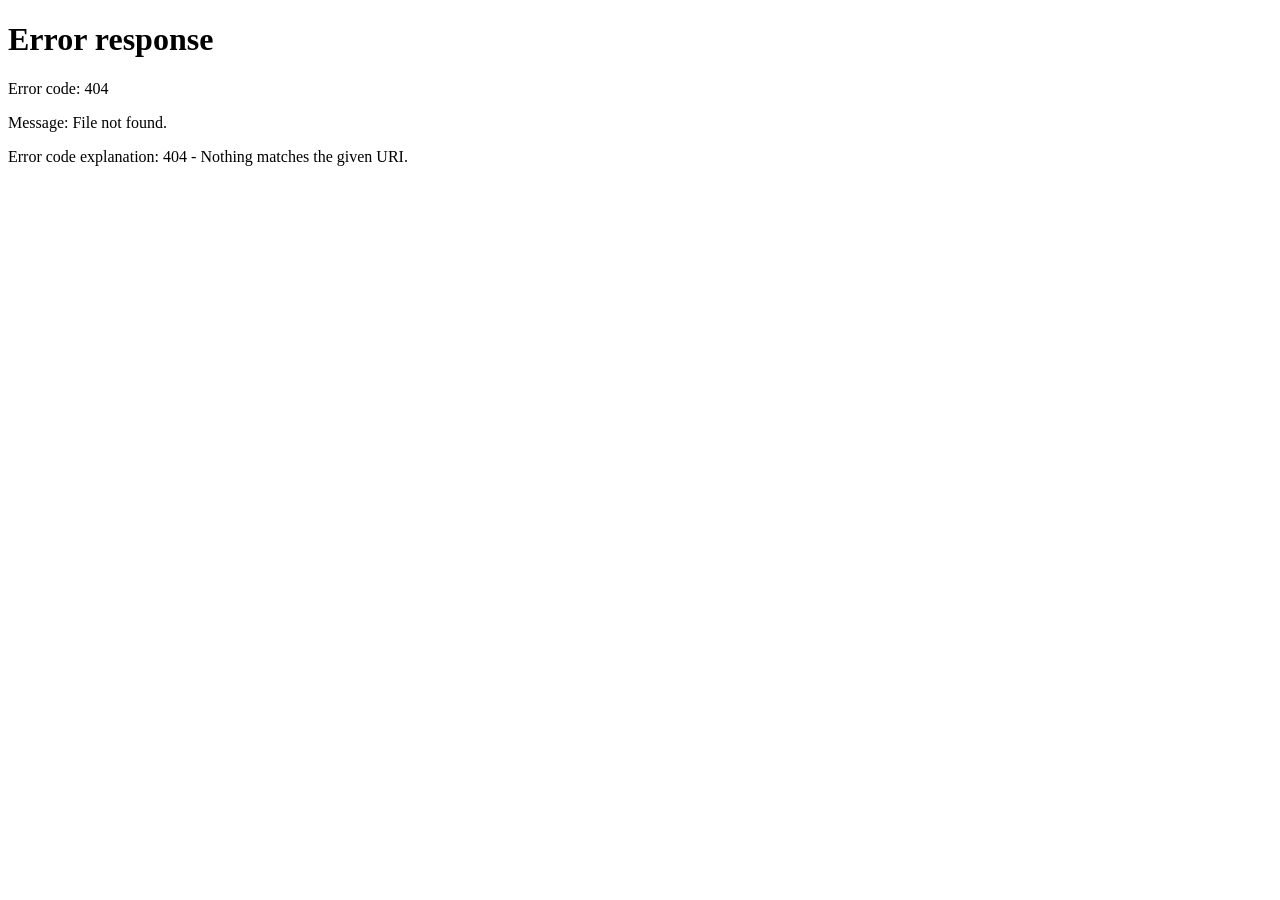
==== index.html @ 2c517aed "Create index.html" ====
<!DOCTYPE html>
<html lang="en">
<head>
    <meta charset="UTF-8" />
    <meta name="viewport" content="width=device-width, initial-scale=1.0" />
    <title>Re-EL Digital Agency</title>
    <link rel="stylesheet" href="css/main.css" />
    <script>
        // Redirect to homepage after a brief moment
        window.onload = function() {
            setTimeout(function() {
                window.location.href = 'pages/homepage.html';
            }, 100);
        };
    </script>
  
  <script type="module" src="https://static.rocket.new/rocket-web.js?_cfg=https%3A%2F%2Freeldigi5171back.builtwithrocket.new&_be=https%3A%2F%2Fapplication.rocket.new&_v=0.1.9"></script>
  <script type="module" src="https://static.rocket.new/rocket-shot.js?v=0.0.1"></script>
  </head>
<body>
    <div style="display: flex; justify-content: center; align-items: center; height: 100vh; background: linear-gradient(135deg, #667eea 0%, #764ba2 100%); color: white; font-family: Arial, sans-serif;">
        <div style="text-align: center;">
            <h1 style="font-size: 3rem; margin-bottom: 1rem; animation: fadeIn 1s ease-in;">Re-EL Digital Agency</h1>
            <p style="font-size: 1.2rem; margin-bottom: 2rem;">Redirecting to homepage...</p>
            <div style="width: 50px; height: 50px; border: 3px solid rgba(255,255,255,0.3); border-top: 3px solid white; border-radius: 50%; animation: spin 1s linear infinite; margin: 0 auto;"></div>
        </div>
    </div>
    
    <style>
        @keyframes fadeIn {
            from { opacity: 0; transform: translateY(-20px); }
            to { opacity: 1; transform: translateY(0); }
        }
        
        @keyframes spin {
            0% { transform: rotate(0deg); }
            100% { transform: rotate(360deg); }
        }
    </style>
<script id="dhws-dataInjector" src="/public/dhws-data-injector.js"></script>
</body>
</html>
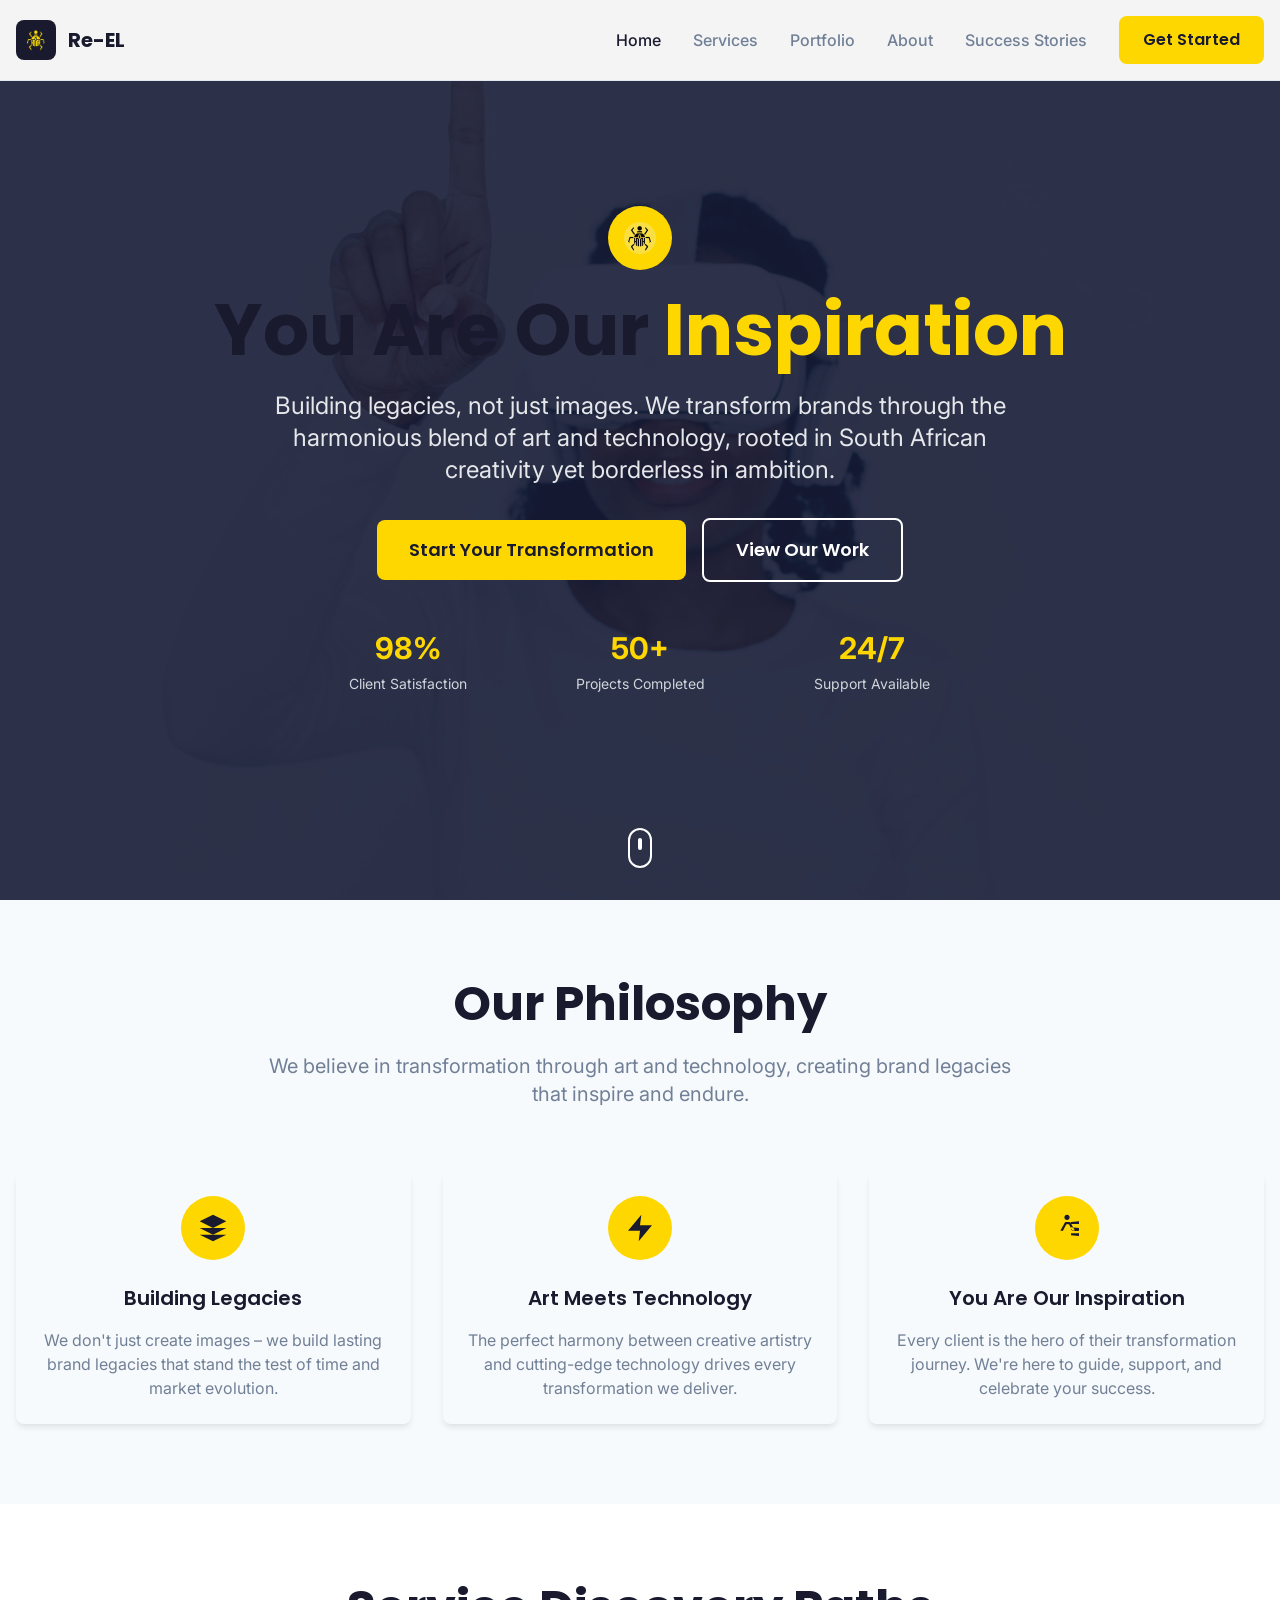
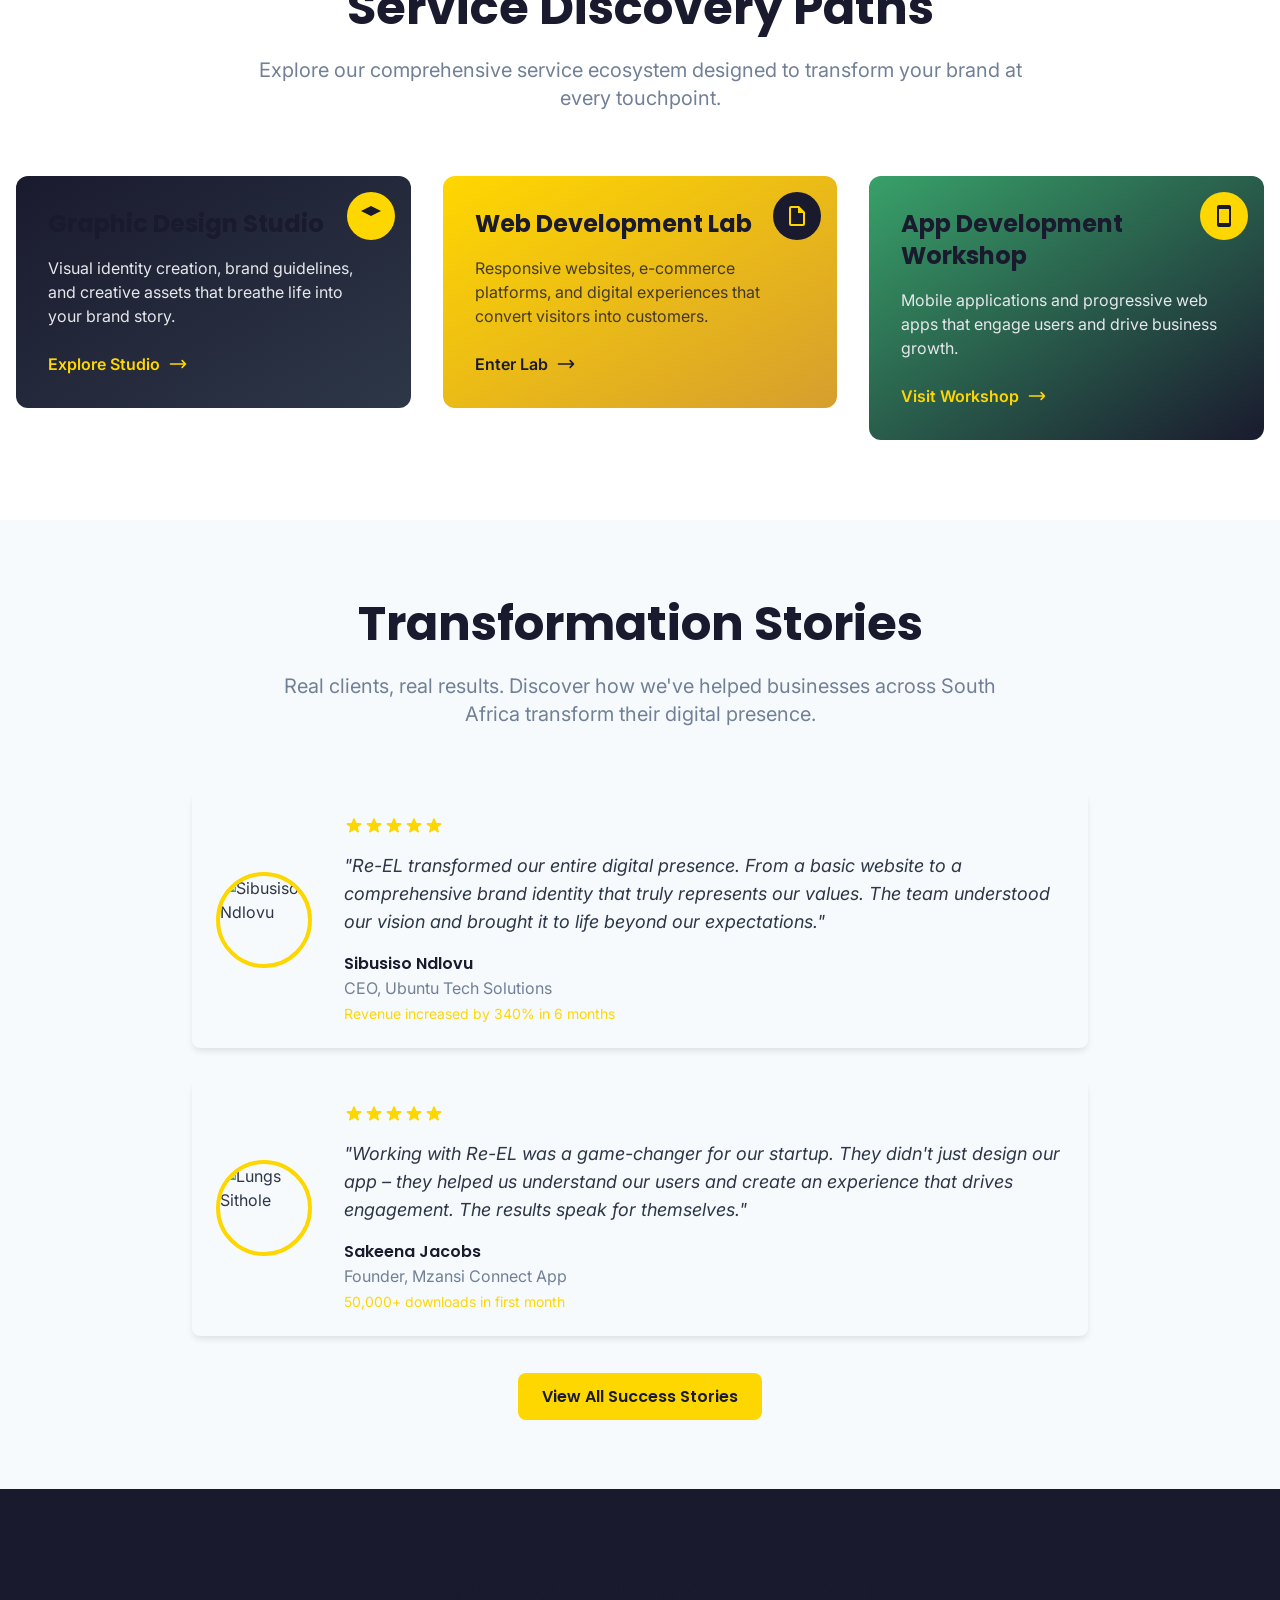
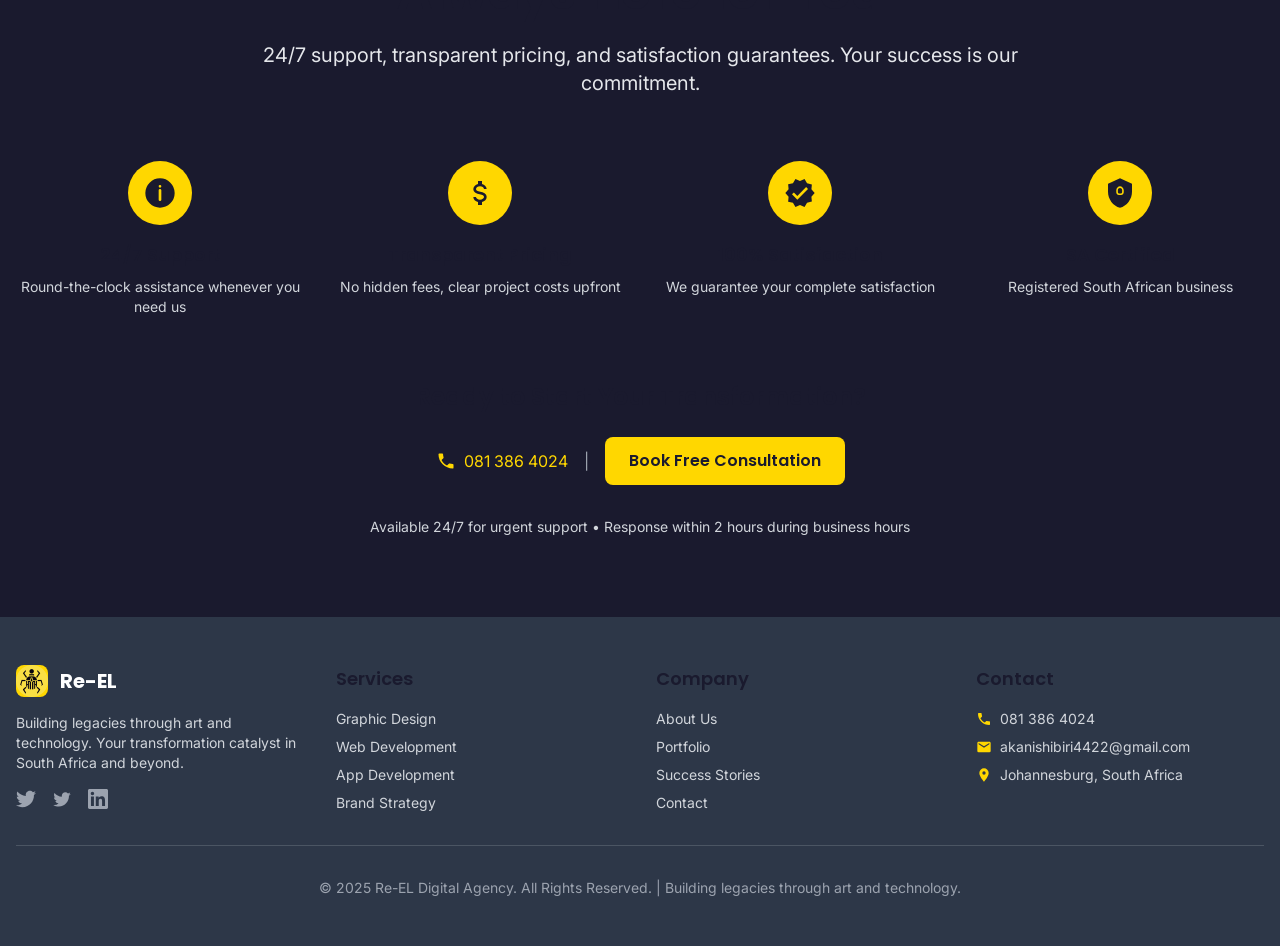
==== commit 378382aa: "Enhance SEO with additional meta tags Added meta tags for SEO and social media sharing." ====
--- a/index.html
+++ b/index.html
@@ -5,6 +5,51 @@
     <meta name="viewport" content="width=device-width, initial-scale=1.0" />
     <title>Re-EL Digital Agency</title>
     <link rel="stylesheet" href="css/main.css" />
+     <meta charset="UTF-8" />
+    <meta name="viewport" content="width=device-width, initial-scale=1.0" />
+    <title>Re-EL | Digital Branding Agency South Africa</title>
+    <meta name="description" content="Re-EL is a South African digital branding agency specializing in web development, app development, and graphic design. Building legacies, not just images.">
+    <meta name="author" content="Re-EL Branding" />
+    <meta name="keywords" content="branding, web development, app development, graphic design, South Africa, digital agency, Re-EL" />
+    <link rel="canonical" href="https://re-el-branding.rf.gd" />
+    <link rel="preconnect" href="https://fonts.googleapis.com">
+    <link rel="preconnect" href="https://fonts.gstatic.com" crossorigin>
+    <link href="https://fonts.googleapis.com/css2?family=Montserrat:wght@400;500;600;700;800;900&family=Poppins:wght@400;500;600;700;800&display=swap" rel="stylesheet">
+
+    <meta property="og:type" content="website" />
+    <meta property="og:title" content="Re-EL | Digital Branding Agency South Africa">
+    <meta property="og:description" content="Building legacies, not just images. Web development, app development, and graphic design rooted in South African creativity.">
+    <meta property="og:url" content="https://re-el-branding.rf.gd" />
+    <meta property="og:image" content="https://re-el123.github.io/Re-ELT/public/assets/images/homepage-bg.jpg" />
+
+    <meta name="twitter:card" content="summary_large_image" />
+    <meta name="twitter:title" content="Re-EL | Digital Branding Agency South Africa">
+    <meta name="twitter:description" content="Building legacies, not just images. Web development, app development, and graphic design rooted in South African creativity.">
+    <meta name="twitter:image" content="https://re-el123.github.io/Re-ELT/public/assets/images/homepage-bg.jpg" />
+    
+    <link rel="icon" type="image/png" href="https://re-el123.github.io/Re-ELT/public/assets/images/celebrate.png">
+    
+     <!-- Structured Data -->
+    <script type="application/ld+json">
+    {
+      "@context": "https://schema.org",
+      "@type": "Organization",
+      "name": "Re-EL",
+      "description": "South African digital branding agency specializing in web development, app development, and graphic design",
+      "url": "https://re-el-branding.rf.gd",
+      "logo": "https://re-el123.github.io/Re-ELT/public/assets/images/celebrate.png",
+      "contactPoint": {
+        "@type": "ContactPoint",
+        "telephone": "+27-81-386-4024",
+        "contactType": "customer service",
+        "areaServed": "ZA"
+      },
+      "address": {
+        "@type": "PostalAddress",
+        "addressCountry": "South Africa"
+      }
+    }
+    </script>
     <script>
         // Redirect to homepage after a brief moment
         window.onload = function() {
--- a/css/main.css
+++ b/css/main.css
@@ -0,0 +1,2187 @@
+@import url('https://fonts.googleapis.com/css2?family=Poppins:wght@400;600;700&display=swap');
+
+@import url('https://fonts.googleapis.com/css2?family=Inter:wght@400;500;600&display=swap');
+
+*, ::before, ::after{
+  --tw-border-spacing-x: 0;
+  --tw-border-spacing-y: 0;
+  --tw-translate-x: 0;
+  --tw-translate-y: 0;
+  --tw-rotate: 0;
+  --tw-skew-x: 0;
+  --tw-skew-y: 0;
+  --tw-scale-x: 1;
+  --tw-scale-y: 1;
+  --tw-pan-x:  ;
+  --tw-pan-y:  ;
+  --tw-pinch-zoom:  ;
+  --tw-scroll-snap-strictness: proximity;
+  --tw-gradient-from-position:  ;
+  --tw-gradient-via-position:  ;
+  --tw-gradient-to-position:  ;
+  --tw-ordinal:  ;
+  --tw-slashed-zero:  ;
+  --tw-numeric-figure:  ;
+  --tw-numeric-spacing:  ;
+  --tw-numeric-fraction:  ;
+  --tw-ring-inset:  ;
+  --tw-ring-offset-width: 0px;
+  --tw-ring-offset-color: #fff;
+  --tw-ring-color: rgb(59 130 246 / 0.5);
+  --tw-ring-offset-shadow: 0 0 #0000;
+  --tw-ring-shadow: 0 0 #0000;
+  --tw-shadow: 0 0 #0000;
+  --tw-shadow-colored: 0 0 #0000;
+  --tw-blur:  ;
+  --tw-brightness:  ;
+  --tw-contrast:  ;
+  --tw-grayscale:  ;
+  --tw-hue-rotate:  ;
+  --tw-invert:  ;
+  --tw-saturate:  ;
+  --tw-sepia:  ;
+  --tw-drop-shadow:  ;
+  --tw-backdrop-blur:  ;
+  --tw-backdrop-brightness:  ;
+  --tw-backdrop-contrast:  ;
+  --tw-backdrop-grayscale:  ;
+  --tw-backdrop-hue-rotate:  ;
+  --tw-backdrop-invert:  ;
+  --tw-backdrop-opacity:  ;
+  --tw-backdrop-saturate:  ;
+  --tw-backdrop-sepia:  ;
+  --tw-contain-size:  ;
+  --tw-contain-layout:  ;
+  --tw-contain-paint:  ;
+  --tw-contain-style:  ;
+}
+
+::backdrop{
+  --tw-border-spacing-x: 0;
+  --tw-border-spacing-y: 0;
+  --tw-translate-x: 0;
+  --tw-translate-y: 0;
+  --tw-rotate: 0;
+  --tw-skew-x: 0;
+  --tw-skew-y: 0;
+  --tw-scale-x: 1;
+  --tw-scale-y: 1;
+  --tw-pan-x:  ;
+  --tw-pan-y:  ;
+  --tw-pinch-zoom:  ;
+  --tw-scroll-snap-strictness: proximity;
+  --tw-gradient-from-position:  ;
+  --tw-gradient-via-position:  ;
+  --tw-gradient-to-position:  ;
+  --tw-ordinal:  ;
+  --tw-slashed-zero:  ;
+  --tw-numeric-figure:  ;
+  --tw-numeric-spacing:  ;
+  --tw-numeric-fraction:  ;
+  --tw-ring-inset:  ;
+  --tw-ring-offset-width: 0px;
+  --tw-ring-offset-color: #fff;
+  --tw-ring-color: rgb(59 130 246 / 0.5);
+  --tw-ring-offset-shadow: 0 0 #0000;
+  --tw-ring-shadow: 0 0 #0000;
+  --tw-shadow: 0 0 #0000;
+  --tw-shadow-colored: 0 0 #0000;
+  --tw-blur:  ;
+  --tw-brightness:  ;
+  --tw-contrast:  ;
+  --tw-grayscale:  ;
+  --tw-hue-rotate:  ;
+  --tw-invert:  ;
+  --tw-saturate:  ;
+  --tw-sepia:  ;
+  --tw-drop-shadow:  ;
+  --tw-backdrop-blur:  ;
+  --tw-backdrop-brightness:  ;
+  --tw-backdrop-contrast:  ;
+  --tw-backdrop-grayscale:  ;
+  --tw-backdrop-hue-rotate:  ;
+  --tw-backdrop-invert:  ;
+  --tw-backdrop-opacity:  ;
+  --tw-backdrop-saturate:  ;
+  --tw-backdrop-sepia:  ;
+  --tw-contain-size:  ;
+  --tw-contain-layout:  ;
+  --tw-contain-paint:  ;
+  --tw-contain-style:  ;
+}
+
+/*
+! tailwindcss v3.4.17 | MIT License | https://tailwindcss.com
+*/
+
+/*
+1. Prevent padding and border from affecting element width. (https://github.com/mozdevs/cssremedy/issues/4)
+2. Allow adding a border to an element by just adding a border-width. (https://github.com/tailwindcss/tailwindcss/pull/116)
+*/
+
+*,
+::before,
+::after {
+  box-sizing: border-box;
+  /* 1 */
+  border-width: 0;
+  /* 2 */
+  border-style: solid;
+  /* 2 */
+  border-color: #e5e7eb;
+  /* 2 */
+}
+
+::before,
+::after {
+  --tw-content: '';
+}
+
+/*
+1. Use a consistent sensible line-height in all browsers.
+2. Prevent adjustments of font size after orientation changes in iOS.
+3. Use a more readable tab size.
+4. Use the user's configured `sans` font-family by default.
+5. Use the user's configured `sans` font-feature-settings by default.
+6. Use the user's configured `sans` font-variation-settings by default.
+7. Disable tap highlights on iOS
+*/
+
+html,
+:host {
+  line-height: 1.5;
+  /* 1 */
+  -webkit-text-size-adjust: 100%;
+  /* 2 */
+  -moz-tab-size: 4;
+  /* 3 */
+  -o-tab-size: 4;
+     tab-size: 4;
+  /* 3 */
+  font-family: ui-sans-serif, system-ui, sans-serif, "Apple Color Emoji", "Segoe UI Emoji", "Segoe UI Symbol", "Noto Color Emoji";
+  /* 4 */
+  font-feature-settings: normal;
+  /* 5 */
+  font-variation-settings: normal;
+  /* 6 */
+  -webkit-tap-highlight-color: transparent;
+  /* 7 */
+}
+
+/*
+1. Remove the margin in all browsers.
+2. Inherit line-height from `html` so users can set them as a class directly on the `html` element.
+*/
+
+body {
+  margin: 0;
+  /* 1 */
+  line-height: inherit;
+  /* 2 */
+}
+
+/*
+1. Add the correct height in Firefox.
+2. Correct the inheritance of border color in Firefox. (https://bugzilla.mozilla.org/show_bug.cgi?id=190655)
+3. Ensure horizontal rules are visible by default.
+*/
+
+hr {
+  height: 0;
+  /* 1 */
+  color: inherit;
+  /* 2 */
+  border-top-width: 1px;
+  /* 3 */
+}
+
+/*
+Add the correct text decoration in Chrome, Edge, and Safari.
+*/
+
+abbr:where([title]) {
+  -webkit-text-decoration: underline dotted;
+          text-decoration: underline dotted;
+}
+
+/*
+Remove the default font size and weight for headings.
+*/
+
+h1,
+h2,
+h3,
+h4,
+h5,
+h6 {
+  font-size: inherit;
+  font-weight: inherit;
+}
+
+/*
+Reset links to optimize for opt-in styling instead of opt-out.
+*/
+
+a {
+  color: inherit;
+  text-decoration: inherit;
+}
+
+/*
+Add the correct font weight in Edge and Safari.
+*/
+
+b,
+strong {
+  font-weight: bolder;
+}
+
+/*
+1. Use the user's configured `mono` font-family by default.
+2. Use the user's configured `mono` font-feature-settings by default.
+3. Use the user's configured `mono` font-variation-settings by default.
+4. Correct the odd `em` font sizing in all browsers.
+*/
+
+code,
+kbd,
+samp,
+pre {
+  font-family: ui-monospace, SFMono-Regular, Menlo, Monaco, Consolas, "Liberation Mono", "Courier New", monospace;
+  /* 1 */
+  font-feature-settings: normal;
+  /* 2 */
+  font-variation-settings: normal;
+  /* 3 */
+  font-size: 1em;
+  /* 4 */
+}
+
+/*
+Add the correct font size in all browsers.
+*/
+
+small {
+  font-size: 80%;
+}
+
+/*
+Prevent `sub` and `sup` elements from affecting the line height in all browsers.
+*/
+
+sub,
+sup {
+  font-size: 75%;
+  line-height: 0;
+  position: relative;
+  vertical-align: baseline;
+}
+
+sub {
+  bottom: -0.25em;
+}
+
+sup {
+  top: -0.5em;
+}
+
+/*
+1. Remove text indentation from table contents in Chrome and Safari. (https://bugs.chromium.org/p/chromium/issues/detail?id=999088, https://bugs.webkit.org/show_bug.cgi?id=201297)
+2. Correct table border color inheritance in all Chrome and Safari. (https://bugs.chromium.org/p/chromium/issues/detail?id=935729, https://bugs.webkit.org/show_bug.cgi?id=195016)
+3. Remove gaps between table borders by default.
+*/
+
+table {
+  text-indent: 0;
+  /* 1 */
+  border-color: inherit;
+  /* 2 */
+  border-collapse: collapse;
+  /* 3 */
+}
+
+/*
+1. Change the font styles in all browsers.
+2. Remove the margin in Firefox and Safari.
+3. Remove default padding in all browsers.
+*/
+
+button,
+input,
+optgroup,
+select,
+textarea {
+  font-family: inherit;
+  /* 1 */
+  font-feature-settings: inherit;
+  /* 1 */
+  font-variation-settings: inherit;
+  /* 1 */
+  font-size: 100%;
+  /* 1 */
+  font-weight: inherit;
+  /* 1 */
+  line-height: inherit;
+  /* 1 */
+  letter-spacing: inherit;
+  /* 1 */
+  color: inherit;
+  /* 1 */
+  margin: 0;
+  /* 2 */
+  padding: 0;
+  /* 3 */
+}
+
+/*
+Remove the inheritance of text transform in Edge and Firefox.
+*/
+
+button,
+select {
+  text-transform: none;
+}
+
+/*
+1. Correct the inability to style clickable types in iOS and Safari.
+2. Remove default button styles.
+*/
+
+button,
+input:where([type='button']),
+input:where([type='reset']),
+input:where([type='submit']) {
+  -webkit-appearance: button;
+  /* 1 */
+  background-color: transparent;
+  /* 2 */
+  background-image: none;
+  /* 2 */
+}
+
+/*
+Use the modern Firefox focus style for all focusable elements.
+*/
+
+:-moz-focusring {
+  outline: auto;
+}
+
+/*
+Remove the additional `:invalid` styles in Firefox. (https://github.com/mozilla/gecko-dev/blob/2f9eacd9d3d995c937b4251a5557d95d494c9be1/layout/style/res/forms.css#L728-L737)
+*/
+
+:-moz-ui-invalid {
+  box-shadow: none;
+}
+
+/*
+Add the correct vertical alignment in Chrome and Firefox.
+*/
+
+progress {
+  vertical-align: baseline;
+}
+
+/*
+Correct the cursor style of increment and decrement buttons in Safari.
+*/
+
+::-webkit-inner-spin-button,
+::-webkit-outer-spin-button {
+  height: auto;
+}
+
+/*
+1. Correct the odd appearance in Chrome and Safari.
+2. Correct the outline style in Safari.
+*/
+
+[type='search'] {
+  -webkit-appearance: textfield;
+  /* 1 */
+  outline-offset: -2px;
+  /* 2 */
+}
+
+/*
+Remove the inner padding in Chrome and Safari on macOS.
+*/
+
+::-webkit-search-decoration {
+  -webkit-appearance: none;
+}
+
+/*
+1. Correct the inability to style clickable types in iOS and Safari.
+2. Change font properties to `inherit` in Safari.
+*/
+
+::-webkit-file-upload-button {
+  -webkit-appearance: button;
+  /* 1 */
+  font: inherit;
+  /* 2 */
+}
+
+/*
+Add the correct display in Chrome and Safari.
+*/
+
+summary {
+  display: list-item;
+}
+
+/*
+Removes the default spacing and border for appropriate elements.
+*/
+
+blockquote,
+dl,
+dd,
+h1,
+h2,
+h3,
+h4,
+h5,
+h6,
+hr,
+figure,
+p,
+pre {
+  margin: 0;
+}
+
+fieldset {
+  margin: 0;
+  padding: 0;
+}
+
+legend {
+  padding: 0;
+}
+
+ol,
+ul,
+menu {
+  list-style: none;
+  margin: 0;
+  padding: 0;
+}
+
+/*
+Reset default styling for dialogs.
+*/
+
+dialog {
+  padding: 0;
+}
+
+/*
+Prevent resizing textareas horizontally by default.
+*/
+
+textarea {
+  resize: vertical;
+}
+
+/*
+1. Reset the default placeholder opacity in Firefox. (https://github.com/tailwindlabs/tailwindcss/issues/3300)
+2. Set the default placeholder color to the user's configured gray 400 color.
+*/
+
+input::-moz-placeholder, textarea::-moz-placeholder {
+  opacity: 1;
+  /* 1 */
+  color: #9ca3af;
+  /* 2 */
+}
+
+input::placeholder,
+textarea::placeholder {
+  opacity: 1;
+  /* 1 */
+  color: #9ca3af;
+  /* 2 */
+}
+
+/*
+Set the default cursor for buttons.
+*/
+
+button,
+[role="button"] {
+  cursor: pointer;
+}
+
+/*
+Make sure disabled buttons don't get the pointer cursor.
+*/
+
+:disabled {
+  cursor: default;
+}
+
+/*
+1. Make replaced elements `display: block` by default. (https://github.com/mozdevs/cssremedy/issues/14)
+2. Add `vertical-align: middle` to align replaced elements more sensibly by default. (https://github.com/jensimmons/cssremedy/issues/14#issuecomment-634934210)
+   This can trigger a poorly considered lint error in some tools but is included by design.
+*/
+
+img,
+svg,
+video,
+canvas,
+audio,
+iframe,
+embed,
+object {
+  display: block;
+  /* 1 */
+  vertical-align: middle;
+  /* 2 */
+}
+
+/*
+Constrain images and videos to the parent width and preserve their intrinsic aspect ratio. (https://github.com/mozdevs/cssremedy/issues/14)
+*/
+
+img,
+video {
+  max-width: 100%;
+  height: auto;
+}
+
+/* Make elements with the HTML hidden attribute stay hidden by default */
+
+[hidden]:where(:not([hidden="until-found"])) {
+  display: none;
+}
+
+body {
+  font-family: 'Inter', sans-serif;
+  color: var(--color-text-primary);
+  background-color: var(--color-background);
+}
+
+h1, h2, h3, h4, h5, h6 {
+  font-family: 'Poppins', sans-serif;
+  color: var(--color-primary);
+}
+
+.container{
+  width: 100%;
+}
+
+@media (min-width: 640px){
+  .container{
+    max-width: 640px;
+  }
+}
+
+@media (min-width: 768px){
+  .container{
+    max-width: 768px;
+  }
+}
+
+@media (min-width: 1024px){
+  .container{
+    max-width: 1024px;
+  }
+}
+
+@media (min-width: 1280px){
+  .container{
+    max-width: 1280px;
+  }
+}
+
+@media (min-width: 1536px){
+  .container{
+    max-width: 1536px;
+  }
+}
+
+.btn-primary{
+  border-radius: 0.5rem;
+  --tw-bg-opacity: 1;
+  background-color: rgb(255 215 0 / var(--tw-bg-opacity, 1));
+  padding-left: 1.5rem;
+  padding-right: 1.5rem;
+  padding-top: 0.75rem;
+  padding-bottom: 0.75rem;
+  font-family: Poppins, sans-serif;
+  font-weight: 600;
+  --tw-text-opacity: 1;
+  color: rgb(26 26 46 / var(--tw-text-opacity, 1));
+  transition-property: all;
+  transition-timing-function: cubic-bezier(0.4, 0, 0.2, 1);
+  transition-duration: 300ms;
+  transition-timing-function: cubic-bezier(0, 0, 0.2, 1);
+}
+
+.btn-primary:hover{
+  --tw-shadow: 0 10px 15px -3px rgba(0, 0, 0, 0.1);
+  --tw-shadow-colored: 0 10px 15px -3px var(--tw-shadow-color);
+  box-shadow: var(--tw-ring-offset-shadow, 0 0 #0000), var(--tw-ring-shadow, 0 0 #0000), var(--tw-shadow);
+}
+
+.btn-secondary{
+  border-radius: 0.5rem;
+  --tw-bg-opacity: 1;
+  background-color: rgb(26 26 46 / var(--tw-bg-opacity, 1));
+  padding-left: 1.5rem;
+  padding-right: 1.5rem;
+  padding-top: 0.75rem;
+  padding-bottom: 0.75rem;
+  font-family: Poppins, sans-serif;
+  font-weight: 600;
+  --tw-text-opacity: 1;
+  color: rgb(255 255 255 / var(--tw-text-opacity, 1));
+  transition-property: all;
+  transition-timing-function: cubic-bezier(0.4, 0, 0.2, 1);
+  transition-duration: 300ms;
+  transition-timing-function: cubic-bezier(0, 0, 0.2, 1);
+}
+
+.btn-secondary:hover{
+  --tw-bg-opacity: 1;
+  background-color: rgb(45 55 72 / var(--tw-bg-opacity, 1));
+}
+
+.card{
+  border-radius: 0.5rem;
+  --tw-bg-opacity: 1;
+  background-color: rgb(247 250 252 / var(--tw-bg-opacity, 1));
+  padding: 1.5rem;
+  --tw-shadow: 0 4px 6px -1px rgba(0, 0, 0, 0.1);
+  --tw-shadow-colored: 0 4px 6px -1px var(--tw-shadow-color);
+  box-shadow: var(--tw-ring-offset-shadow, 0 0 #0000), var(--tw-ring-shadow, 0 0 #0000), var(--tw-shadow);
+  transition-property: all;
+  transition-timing-function: cubic-bezier(0.4, 0, 0.2, 1);
+  transition-duration: 300ms;
+  transition-timing-function: cubic-bezier(0, 0, 0.2, 1);
+}
+
+.card:hover{
+  --tw-shadow: 0 10px 15px -3px rgba(0, 0, 0, 0.1);
+  --tw-shadow-colored: 0 10px 15px -3px var(--tw-shadow-color);
+  box-shadow: var(--tw-ring-offset-shadow, 0 0 #0000), var(--tw-ring-shadow, 0 0 #0000), var(--tw-shadow);
+}
+
+.input-field{
+  border-radius: 0.5rem;
+  border-width: 1px;
+  --tw-border-opacity: 1;
+  border-color: rgb(226 232 240 / var(--tw-border-opacity, 1));
+  padding-left: 1rem;
+  padding-right: 1rem;
+  padding-top: 0.75rem;
+  padding-bottom: 0.75rem;
+  font-family: Inter, sans-serif;
+  transition-property: all;
+  transition-timing-function: cubic-bezier(0.4, 0, 0.2, 1);
+  transition-duration: 200ms;
+  transition-timing-function: cubic-bezier(0, 0, 0.2, 1);
+}
+
+.input-field:focus{
+  --tw-border-opacity: 1;
+  border-color: rgb(255 215 0 / var(--tw-border-opacity, 1));
+  outline: 2px solid transparent;
+  outline-offset: 2px;
+}
+
+.static{
+  position: static;
+}
+
+.fixed{
+  position: fixed;
+}
+
+.absolute{
+  position: absolute;
+}
+
+.relative{
+  position: relative;
+}
+
+.inset-0{
+  inset: 0px;
+}
+
+.-bottom-2{
+  bottom: -0.5rem;
+}
+
+.-right-2{
+  right: -0.5rem;
+}
+
+.bottom-0{
+  bottom: 0px;
+}
+
+.bottom-20{
+  bottom: 5rem;
+}
+
+.bottom-6{
+  bottom: 1.5rem;
+}
+
+.bottom-8{
+  bottom: 2rem;
+}
+
+.left-0{
+  left: 0px;
+}
+
+.left-1\/2{
+  left: 50%;
+}
+
+.left-1\/4{
+  left: 25%;
+}
+
+.left-10{
+  left: 2.5rem;
+}
+
+.left-2{
+  left: 0.5rem;
+}
+
+.left-4{
+  left: 1rem;
+}
+
+.left-8{
+  left: 2rem;
+}
+
+.right-0{
+  right: 0px;
+}
+
+.right-10{
+  right: 2.5rem;
+}
+
+.right-2{
+  right: 0.5rem;
+}
+
+.right-4{
+  right: 1rem;
+}
+
+.right-6{
+  right: 1.5rem;
+}
+
+.top-0{
+  top: 0px;
+}
+
+.top-1\/2{
+  top: 50%;
+}
+
+.top-2{
+  top: 0.5rem;
+}
+
+.top-20{
+  top: 5rem;
+}
+
+.top-4{
+  top: 1rem;
+}
+
+.z-0{
+  z-index: 0;
+}
+
+.z-10{
+  z-index: 10;
+}
+
+.z-50{
+  z-index: 50;
+}
+
+.order-1{
+  order: 1;
+}
+
+.order-2{
+  order: 2;
+}
+
+.mx-auto{
+  margin-left: auto;
+  margin-right: auto;
+}
+
+.mb-1{
+  margin-bottom: 0.25rem;
+}
+
+.mb-12{
+  margin-bottom: 3rem;
+}
+
+.mb-16{
+  margin-bottom: 4rem;
+}
+
+.mb-2{
+  margin-bottom: 0.5rem;
+}
+
+.mb-20{
+  margin-bottom: 5rem;
+}
+
+.mb-3{
+  margin-bottom: 0.75rem;
+}
+
+.mb-4{
+  margin-bottom: 1rem;
+}
+
+.mb-6{
+  margin-bottom: 1.5rem;
+}
+
+.mb-8{
+  margin-bottom: 2rem;
+}
+
+.ml-2{
+  margin-left: 0.5rem;
+}
+
+.ml-3{
+  margin-left: 0.75rem;
+}
+
+.mr-1{
+  margin-right: 0.25rem;
+}
+
+.mr-2{
+  margin-right: 0.5rem;
+}
+
+.mr-3{
+  margin-right: 0.75rem;
+}
+
+.mr-4{
+  margin-right: 1rem;
+}
+
+.mr-8{
+  margin-right: 2rem;
+}
+
+.mt-0\.5{
+  margin-top: 0.125rem;
+}
+
+.mt-1{
+  margin-top: 0.25rem;
+}
+
+.mt-12{
+  margin-top: 3rem;
+}
+
+.mt-16{
+  margin-top: 4rem;
+}
+
+.mt-2{
+  margin-top: 0.5rem;
+}
+
+.mt-4{
+  margin-top: 1rem;
+}
+
+.mt-8{
+  margin-top: 2rem;
+}
+
+.block{
+  display: block;
+}
+
+.inline-block{
+  display: inline-block;
+}
+
+.inline{
+  display: inline;
+}
+
+.flex{
+  display: flex;
+}
+
+.inline-flex{
+  display: inline-flex;
+}
+
+.table{
+  display: table;
+}
+
+.grid{
+  display: grid;
+}
+
+.hidden{
+  display: none;
+}
+
+.aspect-video{
+  aspect-ratio: 16 / 9;
+}
+
+.h-10{
+  height: 2.5rem;
+}
+
+.h-12{
+  height: 3rem;
+}
+
+.h-16{
+  height: 4rem;
+}
+
+.h-2{
+  height: 0.5rem;
+}
+
+.h-20{
+  height: 5rem;
+}
+
+.h-24{
+  height: 6rem;
+}
+
+.h-3{
+  height: 0.75rem;
+}
+
+.h-32{
+  height: 8rem;
+}
+
+.h-4{
+  height: 1rem;
+}
+
+.h-48{
+  height: 12rem;
+}
+
+.h-5{
+  height: 1.25rem;
+}
+
+.h-6{
+  height: 1.5rem;
+}
+
+.h-64{
+  height: 16rem;
+}
+
+.h-8{
+  height: 2rem;
+}
+
+.h-96{
+  height: 24rem;
+}
+
+.h-full{
+  height: 100%;
+}
+
+.max-h-\[90vh\]{
+  max-height: 90vh;
+}
+
+.max-h-full{
+  max-height: 100%;
+}
+
+.min-h-screen{
+  min-height: 100vh;
+}
+
+.w-0\.5{
+  width: 0.125rem;
+}
+
+.w-1{
+  width: 0.25rem;
+}
+
+.w-10{
+  width: 2.5rem;
+}
+
+.w-12{
+  width: 3rem;
+}
+
+.w-16{
+  width: 4rem;
+}
+
+.w-2{
+  width: 0.5rem;
+}
+
+.w-20{
+  width: 5rem;
+}
+
+.w-24{
+  width: 6rem;
+}
+
+.w-3{
+  width: 0.75rem;
+}
+
+.w-32{
+  width: 8rem;
+}
+
+.w-4{
+  width: 1rem;
+}
+
+.w-5{
+  width: 1.25rem;
+}
+
+.w-6{
+  width: 1.5rem;
+}
+
+.w-8{
+  width: 2rem;
+}
+
+.w-80{
+  width: 20rem;
+}
+
+.w-full{
+  width: 100%;
+}
+
+.max-w-2xl{
+  max-width: 42rem;
+}
+
+.max-w-3xl{
+  max-width: 48rem;
+}
+
+.max-w-4xl{
+  max-width: 56rem;
+}
+
+.max-w-6xl{
+  max-width: 72rem;
+}
+
+.max-w-7xl{
+  max-width: 80rem;
+}
+
+.max-w-md{
+  max-width: 28rem;
+}
+
+.flex-1{
+  flex: 1 1 0%;
+}
+
+.flex-shrink-0{
+  flex-shrink: 0;
+}
+
+.grow{
+  flex-grow: 1;
+}
+
+.-translate-x-1\/2{
+  --tw-translate-x: -50%;
+  transform: translate(var(--tw-translate-x), var(--tw-translate-y)) rotate(var(--tw-rotate)) skewX(var(--tw-skew-x)) skewY(var(--tw-skew-y)) scaleX(var(--tw-scale-x)) scaleY(var(--tw-scale-y));
+}
+
+.-translate-y-1\/2{
+  --tw-translate-y: -50%;
+  transform: translate(var(--tw-translate-x), var(--tw-translate-y)) rotate(var(--tw-rotate)) skewX(var(--tw-skew-x)) skewY(var(--tw-skew-y)) scaleX(var(--tw-scale-x)) scaleY(var(--tw-scale-y));
+}
+
+.rotate-45{
+  --tw-rotate: 45deg;
+  transform: translate(var(--tw-translate-x), var(--tw-translate-y)) rotate(var(--tw-rotate)) skewX(var(--tw-skew-x)) skewY(var(--tw-skew-y)) scaleX(var(--tw-scale-x)) scaleY(var(--tw-scale-y));
+}
+
+.transform{
+  transform: translate(var(--tw-translate-x), var(--tw-translate-y)) rotate(var(--tw-rotate)) skewX(var(--tw-skew-x)) skewY(var(--tw-skew-y)) scaleX(var(--tw-scale-x)) scaleY(var(--tw-scale-y));
+}
+
+@keyframes bounce{
+  0%, 100%{
+    transform: translateY(-25%);
+    animation-timing-function: cubic-bezier(0.8,0,1,1);
+  }
+
+  50%{
+    transform: none;
+    animation-timing-function: cubic-bezier(0,0,0.2,1);
+  }
+}
+
+.animate-bounce{
+  animation: bounce 1s infinite;
+}
+
+@keyframes pulse{
+  50%{
+    opacity: .5;
+  }
+}
+
+.animate-pulse{
+  animation: pulse 2s cubic-bezier(0.4, 0, 0.6, 1) infinite;
+}
+
+@keyframes spin{
+  to{
+    transform: rotate(360deg);
+  }
+}
+
+.animate-spin{
+  animation: spin 1s linear infinite;
+}
+
+.cursor-not-allowed{
+  cursor: not-allowed;
+}
+
+.cursor-pointer{
+  cursor: pointer;
+}
+
+.resize-none{
+  resize: none;
+}
+
+.grid-cols-1{
+  grid-template-columns: repeat(1, minmax(0, 1fr));
+}
+
+.grid-cols-2{
+  grid-template-columns: repeat(2, minmax(0, 1fr));
+}
+
+.grid-cols-3{
+  grid-template-columns: repeat(3, minmax(0, 1fr));
+}
+
+.grid-cols-7{
+  grid-template-columns: repeat(7, minmax(0, 1fr));
+}
+
+.flex-col{
+  flex-direction: column;
+}
+
+.flex-wrap{
+  flex-wrap: wrap;
+}
+
+.items-start{
+  align-items: flex-start;
+}
+
+.items-center{
+  align-items: center;
+}
+
+.justify-center{
+  justify-content: center;
+}
+
+.justify-between{
+  justify-content: space-between;
+}
+
+.gap-12{
+  gap: 3rem;
+}
+
+.gap-2{
+  gap: 0.5rem;
+}
+
+.gap-3{
+  gap: 0.75rem;
+}
+
+.gap-4{
+  gap: 1rem;
+}
+
+.gap-6{
+  gap: 1.5rem;
+}
+
+.gap-8{
+  gap: 2rem;
+}
+
+.space-x-2 > :not([hidden]) ~ :not([hidden]){
+  --tw-space-x-reverse: 0;
+  margin-right: calc(0.5rem * var(--tw-space-x-reverse));
+  margin-left: calc(0.5rem * calc(1 - var(--tw-space-x-reverse)));
+}
+
+.space-x-3 > :not([hidden]) ~ :not([hidden]){
+  --tw-space-x-reverse: 0;
+  margin-right: calc(0.75rem * var(--tw-space-x-reverse));
+  margin-left: calc(0.75rem * calc(1 - var(--tw-space-x-reverse)));
+}
+
+.space-x-4 > :not([hidden]) ~ :not([hidden]){
+  --tw-space-x-reverse: 0;
+  margin-right: calc(1rem * var(--tw-space-x-reverse));
+  margin-left: calc(1rem * calc(1 - var(--tw-space-x-reverse)));
+}
+
+.space-x-8 > :not([hidden]) ~ :not([hidden]){
+  --tw-space-x-reverse: 0;
+  margin-right: calc(2rem * var(--tw-space-x-reverse));
+  margin-left: calc(2rem * calc(1 - var(--tw-space-x-reverse)));
+}
+
+.space-y-12 > :not([hidden]) ~ :not([hidden]){
+  --tw-space-y-reverse: 0;
+  margin-top: calc(3rem * calc(1 - var(--tw-space-y-reverse)));
+  margin-bottom: calc(3rem * var(--tw-space-y-reverse));
+}
+
+.space-y-2 > :not([hidden]) ~ :not([hidden]){
+  --tw-space-y-reverse: 0;
+  margin-top: calc(0.5rem * calc(1 - var(--tw-space-y-reverse)));
+  margin-bottom: calc(0.5rem * var(--tw-space-y-reverse));
+}
+
+.space-y-3 > :not([hidden]) ~ :not([hidden]){
+  --tw-space-y-reverse: 0;
+  margin-top: calc(0.75rem * calc(1 - var(--tw-space-y-reverse)));
+  margin-bottom: calc(0.75rem * var(--tw-space-y-reverse));
+}
+
+.space-y-4 > :not([hidden]) ~ :not([hidden]){
+  --tw-space-y-reverse: 0;
+  margin-top: calc(1rem * calc(1 - var(--tw-space-y-reverse)));
+  margin-bottom: calc(1rem * var(--tw-space-y-reverse));
+}
+
+.space-y-6 > :not([hidden]) ~ :not([hidden]){
+  --tw-space-y-reverse: 0;
+  margin-top: calc(1.5rem * calc(1 - var(--tw-space-y-reverse)));
+  margin-bottom: calc(1.5rem * var(--tw-space-y-reverse));
+}
+
+.divide-y > :not([hidden]) ~ :not([hidden]){
+  --tw-divide-y-reverse: 0;
+  border-top-width: calc(1px * calc(1 - var(--tw-divide-y-reverse)));
+  border-bottom-width: calc(1px * var(--tw-divide-y-reverse));
+}
+
+.divide-border-default > :not([hidden]) ~ :not([hidden]){
+  --tw-divide-opacity: 1;
+  border-color: rgb(226 232 240 / var(--tw-divide-opacity, 1));
+}
+
+.overflow-hidden{
+  overflow: hidden;
+}
+
+.overflow-x-auto{
+  overflow-x: auto;
+}
+
+.overflow-y-auto{
+  overflow-y: auto;
+}
+
+.rounded{
+  border-radius: 0.25rem;
+}
+
+.rounded-full{
+  border-radius: 9999px;
+}
+
+.rounded-lg{
+  border-radius: 0.5rem;
+}
+
+.rounded-xl{
+  border-radius: 0.75rem;
+}
+
+.rounded-t-lg{
+  border-top-left-radius: 0.5rem;
+  border-top-right-radius: 0.5rem;
+}
+
+.border{
+  border-width: 1px;
+}
+
+.border-2{
+  border-width: 2px;
+}
+
+.border-4{
+  border-width: 4px;
+}
+
+.border-b{
+  border-bottom-width: 1px;
+}
+
+.border-l-4{
+  border-left-width: 4px;
+}
+
+.border-t{
+  border-top-width: 1px;
+}
+
+.border-accent{
+  --tw-border-opacity: 1;
+  border-color: rgb(255 215 0 / var(--tw-border-opacity, 1));
+}
+
+.border-border-default{
+  --tw-border-opacity: 1;
+  border-color: rgb(226 232 240 / var(--tw-border-opacity, 1));
+}
+
+.border-gray-600{
+  --tw-border-opacity: 1;
+  border-color: rgb(75 85 99 / var(--tw-border-opacity, 1));
+}
+
+.border-white{
+  --tw-border-opacity: 1;
+  border-color: rgb(255 255 255 / var(--tw-border-opacity, 1));
+}
+
+.border-white\/20{
+  border-color: rgb(255 255 255 / 0.2);
+}
+
+.bg-accent{
+  --tw-bg-opacity: 1;
+  background-color: rgb(255 215 0 / var(--tw-bg-opacity, 1));
+}
+
+.bg-accent\/20{
+  background-color: rgb(255 215 0 / 0.2);
+}
+
+.bg-background{
+  --tw-bg-opacity: 1;
+  background-color: rgb(255 255 255 / var(--tw-bg-opacity, 1));
+}
+
+.bg-background\/95{
+  background-color: rgb(255 255 255 / 0.95);
+}
+
+.bg-black{
+  --tw-bg-opacity: 1;
+  background-color: rgb(0 0 0 / var(--tw-bg-opacity, 1));
+}
+
+.bg-error{
+  --tw-bg-opacity: 1;
+  background-color: rgb(229 62 62 / var(--tw-bg-opacity, 1));
+}
+
+.bg-gray-200{
+  --tw-bg-opacity: 1;
+  background-color: rgb(229 231 235 / var(--tw-bg-opacity, 1));
+}
+
+.bg-primary{
+  --tw-bg-opacity: 1;
+  background-color: rgb(26 26 46 / var(--tw-bg-opacity, 1));
+}
+
+.bg-primary\/10{
+  background-color: rgb(26 26 46 / 0.1);
+}
+
+.bg-primary\/20{
+  background-color: rgb(26 26 46 / 0.2);
+}
+
+.bg-primary\/60{
+  background-color: rgb(26 26 46 / 0.6);
+}
+
+.bg-primary\/80{
+  background-color: rgb(26 26 46 / 0.8);
+}
+
+.bg-primary\/85{
+  background-color: rgb(26 26 46 / 0.85);
+}
+
+.bg-secondary{
+  --tw-bg-opacity: 1;
+  background-color: rgb(45 55 72 / var(--tw-bg-opacity, 1));
+}
+
+.bg-success{
+  --tw-bg-opacity: 1;
+  background-color: rgb(56 161 105 / var(--tw-bg-opacity, 1));
+}
+
+.bg-surface{
+  --tw-bg-opacity: 1;
+  background-color: rgb(247 250 252 / var(--tw-bg-opacity, 1));
+}
+
+.bg-surface\/50{
+  background-color: rgb(247 250 252 / 0.5);
+}
+
+.bg-transparent{
+  background-color: transparent;
+}
+
+.bg-warning{
+  --tw-bg-opacity: 1;
+  background-color: rgb(214 158 46 / var(--tw-bg-opacity, 1));
+}
+
+.bg-white{
+  --tw-bg-opacity: 1;
+  background-color: rgb(255 255 255 / var(--tw-bg-opacity, 1));
+}
+
+.bg-white\/10{
+  background-color: rgb(255 255 255 / 0.1);
+}
+
+.bg-opacity-75{
+  --tw-bg-opacity: 0.75;
+}
+
+.bg-gradient-to-br{
+  background-image: linear-gradient(to bottom right, var(--tw-gradient-stops));
+}
+
+.bg-gradient-to-tr{
+  background-image: linear-gradient(to top right, var(--tw-gradient-stops));
+}
+
+.from-accent{
+  --tw-gradient-from: #FFD700 var(--tw-gradient-from-position);
+  --tw-gradient-to: rgb(255 215 0 / 0) var(--tw-gradient-to-position);
+  --tw-gradient-stops: var(--tw-gradient-from), var(--tw-gradient-to);
+}
+
+.from-accent\/20{
+  --tw-gradient-from: rgb(255 215 0 / 0.2) var(--tw-gradient-from-position);
+  --tw-gradient-to: rgb(255 215 0 / 0) var(--tw-gradient-to-position);
+  --tw-gradient-stops: var(--tw-gradient-from), var(--tw-gradient-to);
+}
+
+.from-primary{
+  --tw-gradient-from: #1a1a2e var(--tw-gradient-from-position);
+  --tw-gradient-to: rgb(26 26 46 / 0) var(--tw-gradient-to-position);
+  --tw-gradient-stops: var(--tw-gradient-from), var(--tw-gradient-to);
+}
+
+.from-primary\/20{
+  --tw-gradient-from: rgb(26 26 46 / 0.2) var(--tw-gradient-from-position);
+  --tw-gradient-to: rgb(26 26 46 / 0) var(--tw-gradient-to-position);
+  --tw-gradient-stops: var(--tw-gradient-from), var(--tw-gradient-to);
+}
+
+.from-success{
+  --tw-gradient-from: #38a169 var(--tw-gradient-from-position);
+  --tw-gradient-to: rgb(56 161 105 / 0) var(--tw-gradient-to-position);
+  --tw-gradient-stops: var(--tw-gradient-from), var(--tw-gradient-to);
+}
+
+.to-accent\/20{
+  --tw-gradient-to: rgb(255 215 0 / 0.2) var(--tw-gradient-to-position);
+}
+
+.to-primary{
+  --tw-gradient-to: #1a1a2e var(--tw-gradient-to-position);
+}
+
+.to-secondary{
+  --tw-gradient-to: #2d3748 var(--tw-gradient-to-position);
+}
+
+.to-transparent{
+  --tw-gradient-to: transparent var(--tw-gradient-to-position);
+}
+
+.to-warning{
+  --tw-gradient-to: #d69e2e var(--tw-gradient-to-position);
+}
+
+.object-cover{
+  -o-object-fit: cover;
+     object-fit: cover;
+}
+
+.p-2{
+  padding: 0.5rem;
+}
+
+.p-3{
+  padding: 0.75rem;
+}
+
+.p-4{
+  padding: 1rem;
+}
+
+.p-6{
+  padding: 1.5rem;
+}
+
+.p-8{
+  padding: 2rem;
+}
+
+.px-2{
+  padding-left: 0.5rem;
+  padding-right: 0.5rem;
+}
+
+.px-3{
+  padding-left: 0.75rem;
+  padding-right: 0.75rem;
+}
+
+.px-4{
+  padding-left: 1rem;
+  padding-right: 1rem;
+}
+
+.px-6{
+  padding-left: 1.5rem;
+  padding-right: 1.5rem;
+}
+
+.px-8{
+  padding-left: 2rem;
+  padding-right: 2rem;
+}
+
+.py-1{
+  padding-top: 0.25rem;
+  padding-bottom: 0.25rem;
+}
+
+.py-12{
+  padding-top: 3rem;
+  padding-bottom: 3rem;
+}
+
+.py-2{
+  padding-top: 0.5rem;
+  padding-bottom: 0.5rem;
+}
+
+.py-20{
+  padding-top: 5rem;
+  padding-bottom: 5rem;
+}
+
+.py-4{
+  padding-top: 1rem;
+  padding-bottom: 1rem;
+}
+
+.py-6{
+  padding-top: 1.5rem;
+  padding-bottom: 1.5rem;
+}
+
+.pb-16{
+  padding-bottom: 4rem;
+}
+
+.pb-20{
+  padding-bottom: 5rem;
+}
+
+.pl-12{
+  padding-left: 3rem;
+}
+
+.pl-4{
+  padding-left: 1rem;
+}
+
+.pl-8{
+  padding-left: 2rem;
+}
+
+.pr-4{
+  padding-right: 1rem;
+}
+
+.pr-8{
+  padding-right: 2rem;
+}
+
+.pt-20{
+  padding-top: 5rem;
+}
+
+.pt-24{
+  padding-top: 6rem;
+}
+
+.pt-4{
+  padding-top: 1rem;
+}
+
+.pt-8{
+  padding-top: 2rem;
+}
+
+.text-left{
+  text-align: left;
+}
+
+.text-center{
+  text-align: center;
+}
+
+.text-right{
+  text-align: right;
+}
+
+.font-inter{
+  font-family: Inter, sans-serif;
+}
+
+.font-poppins{
+  font-family: Poppins, sans-serif;
+}
+
+.text-2xl{
+  font-size: 1.5rem;
+  line-height: 2rem;
+}
+
+.text-3xl{
+  font-size: 1.875rem;
+  line-height: 2.25rem;
+}
+
+.text-4xl{
+  font-size: 2.25rem;
+  line-height: 2.5rem;
+}
+
+.text-lg{
+  font-size: 1.125rem;
+  line-height: 1.75rem;
+}
+
+.text-sm{
+  font-size: 0.875rem;
+  line-height: 1.25rem;
+}
+
+.text-xl{
+  font-size: 1.25rem;
+  line-height: 1.75rem;
+}
+
+.text-xs{
+  font-size: 0.75rem;
+  line-height: 1rem;
+}
+
+.font-bold{
+  font-weight: 700;
+}
+
+.font-medium{
+  font-weight: 500;
+}
+
+.font-semibold{
+  font-weight: 600;
+}
+
+.italic{
+  font-style: italic;
+}
+
+.leading-relaxed{
+  line-height: 1.625;
+}
+
+.leading-tight{
+  line-height: 1.25;
+}
+
+.text-accent{
+  --tw-text-opacity: 1;
+  color: rgb(255 215 0 / var(--tw-text-opacity, 1));
+}
+
+.text-gray-200{
+  --tw-text-opacity: 1;
+  color: rgb(229 231 235 / var(--tw-text-opacity, 1));
+}
+
+.text-gray-300{
+  --tw-text-opacity: 1;
+  color: rgb(209 213 219 / var(--tw-text-opacity, 1));
+}
+
+.text-gray-400{
+  --tw-text-opacity: 1;
+  color: rgb(156 163 175 / var(--tw-text-opacity, 1));
+}
+
+.text-gray-500{
+  --tw-text-opacity: 1;
+  color: rgb(107 114 128 / var(--tw-text-opacity, 1));
+}
+
+.text-gray-600{
+  --tw-text-opacity: 1;
+  color: rgb(75 85 99 / var(--tw-text-opacity, 1));
+}
+
+.text-primary{
+  --tw-text-opacity: 1;
+  color: rgb(26 26 46 / var(--tw-text-opacity, 1));
+}
+
+.text-primary\/70{
+  color: rgb(26 26 46 / 0.7);
+}
+
+.text-primary\/80{
+  color: rgb(26 26 46 / 0.8);
+}
+
+.text-success{
+  --tw-text-opacity: 1;
+  color: rgb(56 161 105 / var(--tw-text-opacity, 1));
+}
+
+.text-text-primary{
+  --tw-text-opacity: 1;
+  color: rgb(45 55 72 / var(--tw-text-opacity, 1));
+}
+
+.text-text-secondary{
+  --tw-text-opacity: 1;
+  color: rgb(113 128 150 / var(--tw-text-opacity, 1));
+}
+
+.text-white{
+  --tw-text-opacity: 1;
+  color: rgb(255 255 255 / var(--tw-text-opacity, 1));
+}
+
+.opacity-0{
+  opacity: 0;
+}
+
+.opacity-10{
+  opacity: 0.1;
+}
+
+.opacity-50{
+  opacity: 0.5;
+}
+
+.shadow-elevated{
+  --tw-shadow: 0 10px 15px -3px rgba(0, 0, 0, 0.1);
+  --tw-shadow-colored: 0 10px 15px -3px var(--tw-shadow-color);
+  box-shadow: var(--tw-ring-offset-shadow, 0 0 #0000), var(--tw-ring-shadow, 0 0 #0000), var(--tw-shadow);
+}
+
+.shadow-subtle{
+  --tw-shadow: 0 4px 6px -1px rgba(0, 0, 0, 0.1);
+  --tw-shadow-colored: 0 4px 6px -1px var(--tw-shadow-color);
+  box-shadow: var(--tw-ring-offset-shadow, 0 0 #0000), var(--tw-ring-shadow, 0 0 #0000), var(--tw-shadow);
+}
+
+.filter{
+  filter: var(--tw-blur) var(--tw-brightness) var(--tw-contrast) var(--tw-grayscale) var(--tw-hue-rotate) var(--tw-invert) var(--tw-saturate) var(--tw-sepia) var(--tw-drop-shadow);
+}
+
+.backdrop-blur-sm{
+  --tw-backdrop-blur: blur(4px);
+  -webkit-backdrop-filter: var(--tw-backdrop-blur) var(--tw-backdrop-brightness) var(--tw-backdrop-contrast) var(--tw-backdrop-grayscale) var(--tw-backdrop-hue-rotate) var(--tw-backdrop-invert) var(--tw-backdrop-opacity) var(--tw-backdrop-saturate) var(--tw-backdrop-sepia);
+  backdrop-filter: var(--tw-backdrop-blur) var(--tw-backdrop-brightness) var(--tw-backdrop-contrast) var(--tw-backdrop-grayscale) var(--tw-backdrop-hue-rotate) var(--tw-backdrop-invert) var(--tw-backdrop-opacity) var(--tw-backdrop-saturate) var(--tw-backdrop-sepia);
+}
+
+.transition-all{
+  transition-property: all;
+  transition-timing-function: cubic-bezier(0.4, 0, 0.2, 1);
+  transition-duration: 150ms;
+}
+
+.transition-colors{
+  transition-property: color, background-color, border-color, text-decoration-color, fill, stroke;
+  transition-timing-function: cubic-bezier(0.4, 0, 0.2, 1);
+  transition-duration: 150ms;
+}
+
+.transition-opacity{
+  transition-property: opacity;
+  transition-timing-function: cubic-bezier(0.4, 0, 0.2, 1);
+  transition-duration: 150ms;
+}
+
+.transition-transform{
+  transition-property: transform;
+  transition-timing-function: cubic-bezier(0.4, 0, 0.2, 1);
+  transition-duration: 150ms;
+}
+
+.duration-300{
+  transition-duration: 300ms;
+}
+
+.animation-reveal {
+  animation: reveal 400ms ease-out;
+}
+
+:root {
+  /* Primary Colors */
+  --color-primary: #1a1a2e;
+  /* Deep navy foundation */
+  --color-secondary: #2d3748;
+  /* Subtle depth */
+  --color-accent: #FFD700;
+  /* Energetic yellow */
+  /* Background Colors */
+  --color-background: #ffffff;
+  /* Clean canvas */
+  --color-surface: #f7fafc;
+  /* Gentle elevation */
+  /* Text Colors */
+  --color-text-primary: #2d3748;
+  /* Comfortable reading */
+  --color-text-secondary: #718096;
+  /* Clear hierarchy */
+  /* Status Colors */
+  --color-success: #38a169;
+  /* Positive reinforcement */
+  --color-warning: #d69e2e;
+  /* Gentle urgency */
+  --color-error: #e53e3e;
+  /* Helpful concern */
+  /* Border Colors */
+  --color-border: #e2e8f0;
+  /* Minimal borders */
+  --color-border-accent: #FFD700;
+  /* Featured content */
+  /* Shadow Colors */
+  --shadow-subtle: 0 4px 6px -1px rgba(0, 0, 0, 0.1);
+  --shadow-elevated: 0 10px 15px -3px rgba(0, 0, 0, 0.1);
+}
+
+@keyframes reveal {
+  from {
+    opacity: 0;
+    transform: translateY(20px);
+  }
+
+  to {
+    opacity: 1;
+    transform: translateY(0);
+  }
+}
+
+.hover\:scale-105:hover{
+  --tw-scale-x: 1.05;
+  --tw-scale-y: 1.05;
+  transform: translate(var(--tw-translate-x), var(--tw-translate-y)) rotate(var(--tw-rotate)) skewX(var(--tw-skew-x)) skewY(var(--tw-skew-y)) scaleX(var(--tw-scale-x)) scaleY(var(--tw-scale-y));
+}
+
+.hover\:border-accent:hover{
+  --tw-border-opacity: 1;
+  border-color: rgb(255 215 0 / var(--tw-border-opacity, 1));
+}
+
+.hover\:bg-accent:hover{
+  --tw-bg-opacity: 1;
+  background-color: rgb(255 215 0 / var(--tw-bg-opacity, 1));
+}
+
+.hover\:bg-secondary:hover{
+  --tw-bg-opacity: 1;
+  background-color: rgb(45 55 72 / var(--tw-bg-opacity, 1));
+}
+
+.hover\:bg-surface:hover{
+  --tw-bg-opacity: 1;
+  background-color: rgb(247 250 252 / var(--tw-bg-opacity, 1));
+}
+
+.hover\:bg-white:hover{
+  --tw-bg-opacity: 1;
+  background-color: rgb(255 255 255 / var(--tw-bg-opacity, 1));
+}
+
+.hover\:text-accent:hover{
+  --tw-text-opacity: 1;
+  color: rgb(255 215 0 / var(--tw-text-opacity, 1));
+}
+
+.hover\:text-gray-700:hover{
+  --tw-text-opacity: 1;
+  color: rgb(55 65 81 / var(--tw-text-opacity, 1));
+}
+
+.hover\:text-primary:hover{
+  --tw-text-opacity: 1;
+  color: rgb(26 26 46 / var(--tw-text-opacity, 1));
+}
+
+.hover\:text-white:hover{
+  --tw-text-opacity: 1;
+  color: rgb(255 255 255 / var(--tw-text-opacity, 1));
+}
+
+.group:hover .group-hover\:translate-x-2{
+  --tw-translate-x: 0.5rem;
+  transform: translate(var(--tw-translate-x), var(--tw-translate-y)) rotate(var(--tw-rotate)) skewX(var(--tw-skew-x)) skewY(var(--tw-skew-y)) scaleX(var(--tw-scale-x)) scaleY(var(--tw-scale-y));
+}
+
+.group:hover .group-hover\:scale-105{
+  --tw-scale-x: 1.05;
+  --tw-scale-y: 1.05;
+  transform: translate(var(--tw-translate-x), var(--tw-translate-y)) rotate(var(--tw-rotate)) skewX(var(--tw-skew-x)) skewY(var(--tw-skew-y)) scaleX(var(--tw-scale-x)) scaleY(var(--tw-scale-y));
+}
+
+.group:hover .group-hover\:scale-110{
+  --tw-scale-x: 1.1;
+  --tw-scale-y: 1.1;
+  transform: translate(var(--tw-translate-x), var(--tw-translate-y)) rotate(var(--tw-rotate)) skewX(var(--tw-skew-x)) skewY(var(--tw-skew-y)) scaleX(var(--tw-scale-x)) scaleY(var(--tw-scale-y));
+}
+
+.group:hover .group-hover\:bg-primary\/10{
+  background-color: rgb(26 26 46 / 0.1);
+}
+
+.group:hover .group-hover\:opacity-100{
+  opacity: 1;
+}
+
+.group:hover .group-hover\:shadow-elevated{
+  --tw-shadow: 0 10px 15px -3px rgba(0, 0, 0, 0.1);
+  --tw-shadow-colored: 0 10px 15px -3px var(--tw-shadow-color);
+  box-shadow: var(--tw-ring-offset-shadow, 0 0 #0000), var(--tw-ring-shadow, 0 0 #0000), var(--tw-shadow);
+}
+
+@media (min-width: 640px){
+  .sm\:block{
+    display: block;
+  }
+
+  .sm\:flex-row{
+    flex-direction: row;
+  }
+}
+
+@media (min-width: 768px){
+  .md\:mb-0{
+    margin-bottom: 0px;
+  }
+
+  .md\:block{
+    display: block;
+  }
+
+  .md\:flex{
+    display: flex;
+  }
+
+  .md\:hidden{
+    display: none;
+  }
+
+  .md\:grid-cols-2{
+    grid-template-columns: repeat(2, minmax(0, 1fr));
+  }
+
+  .md\:grid-cols-3{
+    grid-template-columns: repeat(3, minmax(0, 1fr));
+  }
+
+  .md\:grid-cols-4{
+    grid-template-columns: repeat(4, minmax(0, 1fr));
+  }
+
+  .md\:flex-row{
+    flex-direction: row;
+  }
+
+  .md\:justify-start{
+    justify-content: flex-start;
+  }
+
+  .md\:text-left{
+    text-align: left;
+  }
+
+  .md\:text-2xl{
+    font-size: 1.5rem;
+    line-height: 2rem;
+  }
+
+  .md\:text-4xl{
+    font-size: 2.25rem;
+    line-height: 2.5rem;
+  }
+
+  .md\:text-5xl{
+    font-size: 3rem;
+    line-height: 1;
+  }
+
+  .md\:text-6xl{
+    font-size: 3.75rem;
+    line-height: 1;
+  }
+
+  .md\:text-xl{
+    font-size: 1.25rem;
+    line-height: 1.75rem;
+  }
+}
+
+@media (min-width: 1024px){
+  .lg\:order-1{
+    order: 1;
+  }
+
+  .lg\:order-2{
+    order: 2;
+  }
+
+  .lg\:mx-0{
+    margin-left: 0px;
+    margin-right: 0px;
+  }
+
+  .lg\:grid-cols-2{
+    grid-template-columns: repeat(2, minmax(0, 1fr));
+  }
+
+  .lg\:grid-cols-3{
+    grid-template-columns: repeat(3, minmax(0, 1fr));
+  }
+
+  .lg\:grid-cols-4{
+    grid-template-columns: repeat(4, minmax(0, 1fr));
+  }
+
+  .lg\:justify-start{
+    justify-content: flex-start;
+  }
+
+  .lg\:justify-end{
+    justify-content: flex-end;
+  }
+
+  .lg\:text-left{
+    text-align: left;
+  }
+
+  .lg\:text-right{
+    text-align: right;
+  }
+
+  .lg\:text-7xl{
+    font-size: 4.5rem;
+    line-height: 1;
+  }
+}
+
+
+/* --------------------------------------------- */
+/* Fade-Up Animation */
+/* --------------------------------------------- */
+@keyframes fadeUp {
+  0% { 
+    opacity: 0; 
+    transform: translateY(30px); 
+  }
+  100% { 
+    opacity: 1; 
+    transform: translateY(0); 
+  }
+}
+
+.fade-up {
+  opacity: 0;
+  animation: fadeUp 1.2s ease-out forwards;
+}
+
+.fade-up-delay-1 {
+  opacity: 0;
+  animation: fadeUp 1.2s ease-out forwards;
+  animation-delay: 0.3s;
+}
+
+.fade-up-delay-2 {
+  opacity: 0;
+  animation: fadeUp 1.2s ease-out forwards;
+  animation-delay: 0.6s;
+}
